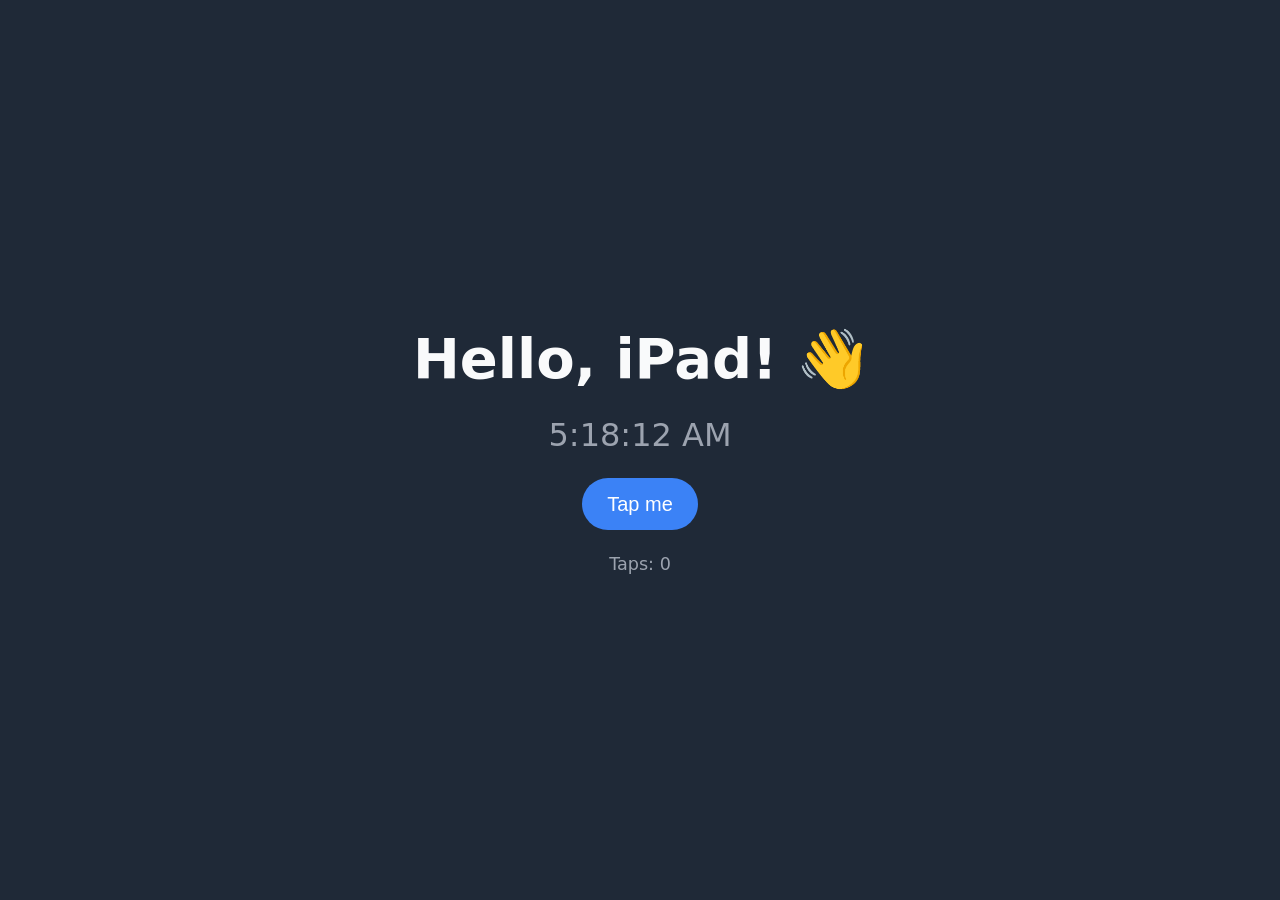
==== index.html @ 08cecc85 "Initial PWA hello world" ====
<!DOCTYPE html>
<html lang="en">
<head>
  <meta charset="UTF-8" />
  <meta name="viewport" content="width=device-width, initial-scale=1, viewport-fit=cover" />
  <title>Hello PWA</title>

  <link rel="manifest" href="./manifest.json" />
  <link rel="icon" type="image/png" sizes="192x192" href="./icon-192.png" />
  <link rel="icon" type="image/png" sizes="512x512" href="./icon-512.png" />
  <link rel="apple-touch-icon" href="./apple-touch-icon.png" />

  <meta name="apple-mobile-web-app-capable" content="yes" />
  <meta name="apple-mobile-web-app-status-bar-style" content="black-translucent" />
  <meta name="apple-mobile-web-app-title" content="Hello PWA" />
  <meta name="theme-color" content="#1f2937" />

  <style>
    :root { color-scheme: dark; }
    html, body {
      margin: 0;
      padding: 0;
      height: 100%;
      font-family: -apple-system, BlinkMacSystemFont, "Segoe UI", system-ui, sans-serif;
      background: #1f2937;
      color: #f9fafb;
    }
    body {
      display: flex;
      flex-direction: column;
      align-items: center;
      justify-content: center;
      gap: 1.5rem;
      padding: env(safe-area-inset-top) env(safe-area-inset-right) env(safe-area-inset-bottom) env(safe-area-inset-left);
      text-align: center;
    }
    h1 { font-size: clamp(2rem, 6vw, 3.5rem); margin: 0; }
    .clock { font-size: clamp(1.25rem, 4vw, 2rem); color: #9ca3af; font-variant-numeric: tabular-nums; }
    button {
      font-size: 1.25rem;
      padding: 0.9rem 1.6rem;
      border-radius: 999px;
      border: none;
      background: #3b82f6;
      color: white;
      cursor: pointer;
      -webkit-tap-highlight-color: transparent;
    }
    button:active { transform: scale(0.97); }
    .count { font-size: 1.1rem; color: #9ca3af; }
  </style>
</head>
<body>
  <h1>Hello, iPad! 👋</h1>
  <div class="clock" id="clock">--:--:--</div>
  <button id="tap">Tap me</button>
  <div class="count" id="count">Taps: 0</div>

  <script>
    const clock = document.getElementById("clock");
    const tick = () => {
      const d = new Date();
      clock.textContent = d.toLocaleTimeString();
    };
    tick();
    setInterval(tick, 1000);

    let n = 0;
    document.getElementById("tap").addEventListener("click", () => {
      n += 1;
      document.getElementById("count").textContent = `Taps: ${n}`;
    });
  </script>
</body>
</html>
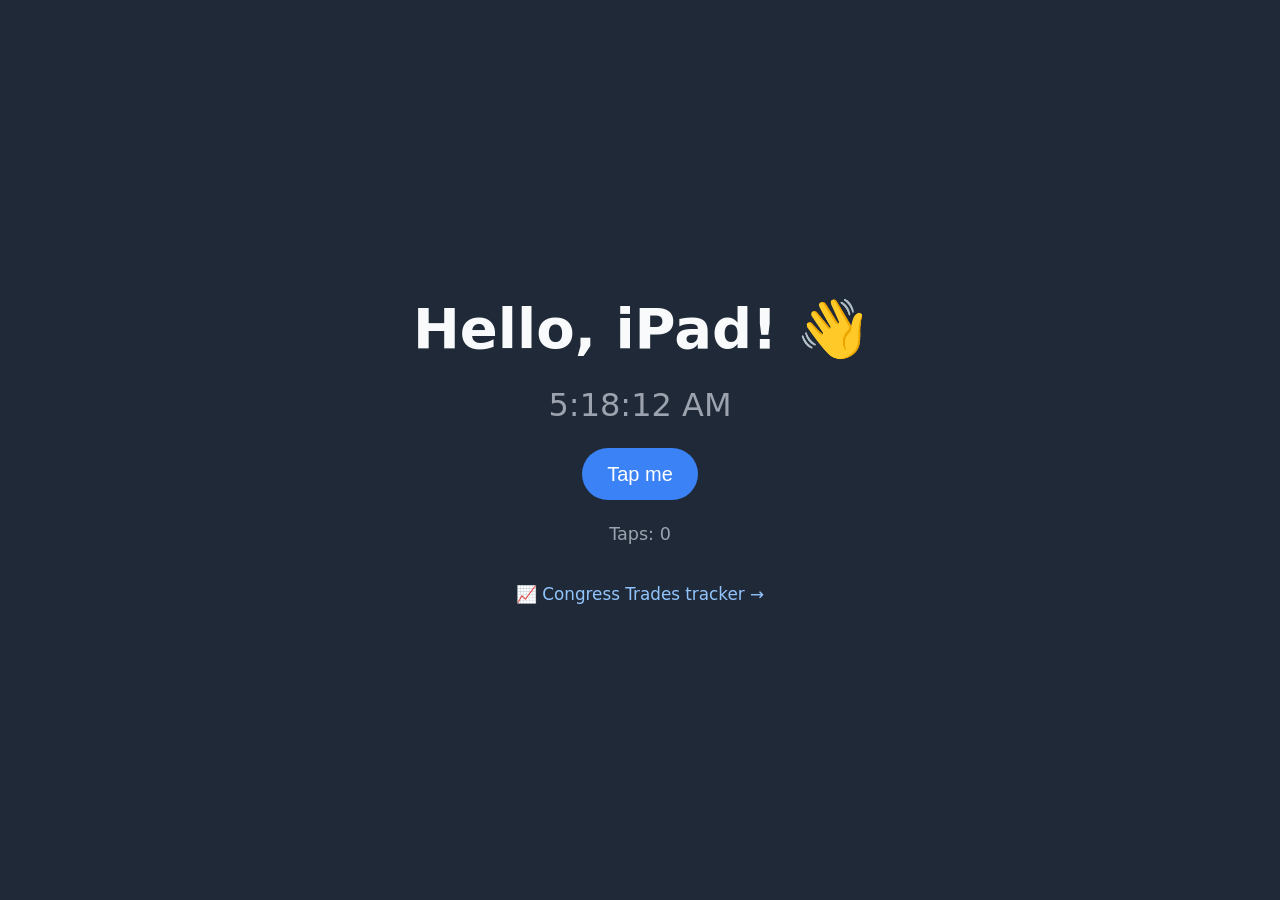
==== commit e2096d5f: "Add Congress Trades tracker: official PTR pipeline, daily refresh, PWA page Research into following " ====
--- a/index.html
+++ b/index.html
@@ -10,6 +10,7 @@
   <link rel="icon" type="image/png" sizes="512x512" href="./icon-512.png" />
   <link rel="apple-touch-icon" href="./apple-touch-icon.png" />
 
+  <meta name="mobile-web-app-capable" content="yes" />
   <meta name="apple-mobile-web-app-capable" content="yes" />
   <meta name="apple-mobile-web-app-status-bar-style" content="black-translucent" />
   <meta name="apple-mobile-web-app-title" content="Hello PWA" />
@@ -48,6 +49,8 @@
     }
     button:active { transform: scale(0.97); }
     .count { font-size: 1.1rem; color: #9ca3af; }
+    .nav { margin-top: 1rem; font-size: 1.05rem; color: #93c5fd; text-decoration: none; }
+    .nav:active { opacity: 0.7; }
   </style>
 </head>
 <body>
@@ -55,6 +58,7 @@
   <div class="clock" id="clock">--:--:--</div>
   <button id="tap">Tap me</button>
   <div class="count" id="count">Taps: 0</div>
+  <a class="nav" href="./trades.html">📈 Congress Trades tracker →</a>
 
   <script>
     const clock = document.getElementById("clock");
